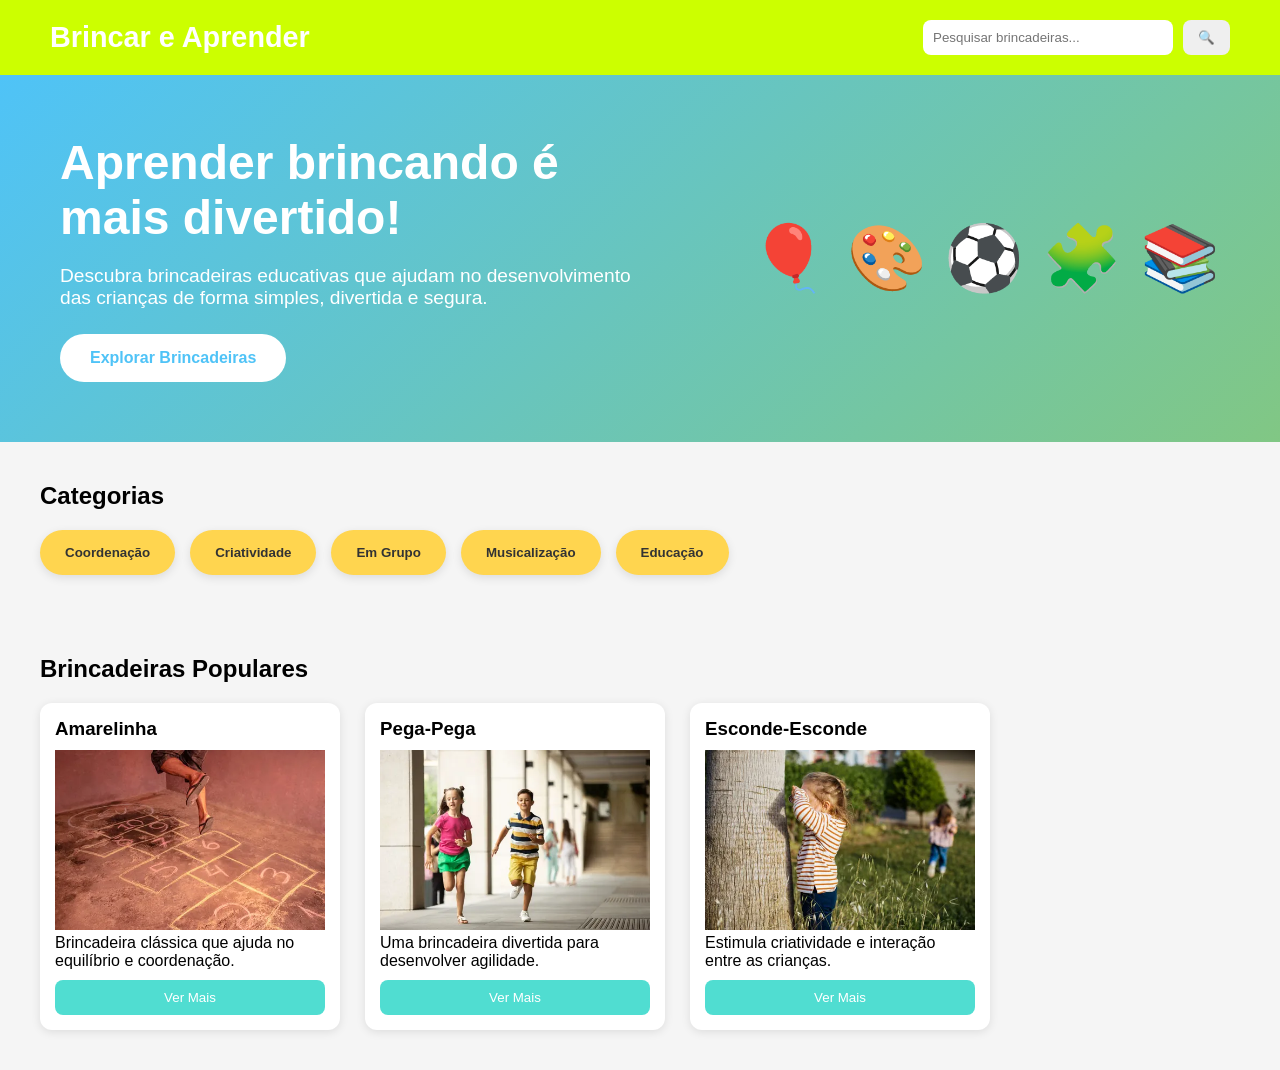
==== na-minha-epoca-main/js/pages/index.html @ fddbfc4e "Atualizações" ====
<!DOCTYPE html>
<html lang="pt-BR">
<head>
    <meta charset="UTF-8">
    <meta name="viewport" content="width=device-width, initial-scale=1.0">
    <title>Brincar e Aprender</title>

    <link rel="stylesheet" href="../../css/style.css">
    <link rel="stylesheet" href="../../css/home.css">
</head>

<body>

    <header class="header">
        <div class="logo">
            <h1>Brincar e Aprender</h1>
        </div>

        <div class="pesquisa">
            <input
                type="text"
                placeholder="Pesquisar brincadeiras..."
                id="campoPesquisa"
            >
            <button>🔍</button>
        </div>
    </header>

    <section class="hero">

        <div class="hero-texto">
            <h2>Aprender brincando é mais divertido!</h2>

            <p>
                Descubra brincadeiras educativas que ajudam no desenvolvimento
                das crianças de forma simples, divertida e segura.
            </p>

            <button>Explorar Brincadeiras</button>
        </div>

        <div class="hero-emoji">
            🎈 🎨 ⚽ 🧩 📚
        </div>

    </section>

    <section class="categorias">
        <h2>Categorias</h2>

        <div class="categoria-botoes">
            <button> Coordenação</button>
            <button>Criatividade</button>
            <button> Em Grupo</button>
            <button> Musicalização</button>
            <button> Educação</button>
        </div>
    </section>

    <section class="brincadeiras">
        <h2>Brincadeiras Populares</h2>

        <div class="cards">

            <div class="card">
                <div class="card-conteudo">

                    <h3 class="nome-brincadeira">Amarelinha</h3>

                   <img height="100" width="160" src="../../assets/amarelinha.png">

            
                    <p>
                        Brincadeira clássica que ajuda no equilíbrio e coordenação.
                    </p>

      

                    <button>Ver Mais</button>

                </div>
            </div>

            <div class="card">
                <div class="card-conteudo">

                    <h3 class="nome-brincadeira">Pega-Pega</h3>

                    <img height="100" width="160" src="../../assets/pega pega.png">


                    <p>
                        Uma brincadeira divertida para desenvolver agilidade.
                    </p>

           

                    <button>Ver Mais</button>

                </div>
            </div>

            <div class="card">
                <div class="card-conteudo">

                    <h3 class="nome-brincadeira">Esconde-Esconde</h3>

                     <img height="100" width="160" src="../../assets/esconde esconde.png">

                     
                    <p>
                        Estimula criatividade e interação entre as crianças.
                    </p>


                    <button>Ver Mais</button>

                </div>
            </div>

        </div>
    </section>

<script src="../busca.js?v=1"></script>
</body>
</html>
---- na-minha-epoca-main/css/style.css ----
*{
    margin:0;
    padding:0;
    box-sizing:border-box;
}

body{
    font-family: Arial, Helvetica, sans-serif;
    background-color:#f5f5f5;
}
---- na-minha-epoca-main/css/home.css ----
/* ====================
       CABEÇA
 ====================== */

.header{
    display:flex;
    justify-content:space-between;
    align-items:center;

    padding:20px 50px;

    background-color:#ccff00;
    color:white;
}

.logo h1{
    font-size:1.8rem;
}

/*==================
BOTÃO DE PESQUISA
 ==================*/
.pesquisa{
    display:flex;
    gap:10px;
}

.pesquisa input{
    padding:10px;
    width:250px;

    border:none;
    border-radius:8px;
}

.pesquisa button{
    padding:10px 15px;

    border:none;
    border-radius:8px;

    cursor:pointer;
}

/* ====================
   CARDS
==================== */

.brincadeiras{
    padding:40px;
}

.brincadeiras h2{
    margin-bottom:20px;
}

.cards{
    display:flex;
    flex-wrap:wrap;
    gap:25px;
}

.card{
    width:300px;

    background:white;

    border-radius:12px;

    overflow:hidden;

    box-shadow:0 2px 10px rgba(0,0,0,0.1);

    transition:0.3s;
}

.card:hover{
    transform:translateY(-5px);
}

.card img{
    width:100%;
    height:180px;

    object-fit:cover;
}

.card-conteudo{
    padding:15px;
}

.card-conteudo h3{
    margin-bottom:10px;
}

.card-conteudo p{
    margin-bottom:10px;
}

.card-conteudo span{
    display:block;
    margin-bottom:15px;
}

.card-conteudo button{
    width:100%;

    padding:10px;

    border:none;

    border-radius:8px;

    background:#50ddd1;

    color:white;

    cursor:pointer;
}

/* ====================
   HERO
==================== */

.hero{
    display:flex;
    justify-content:space-between;
    align-items:center;

    padding:60px;

    background:linear-gradient(
        135deg,
        #4FC3F7,
        #81C784
    );

    color:white;
}

.hero-texto{
    max-width:600px;
}

.hero-texto h2{
    font-size:3rem;
    margin-bottom:20px;
}

.hero-texto p{
    font-size:1.2rem;
    margin-bottom:25px;
}

.hero-texto button{
    padding:15px 30px;

    border:none;
    border-radius:30px;

    font-size:1rem;
    cursor:pointer;

    background:white;
    color:#4FC3F7;
    font-weight:bold;
}

.hero-emoji{
    font-size:4rem;
}

/* ====================
   CATEGORIAS
==================== */

.categorias{
    padding:40px;
}

.categorias h2{
    margin-bottom:20px;
}

.categoria-botoes{
    display:flex;
    flex-wrap:wrap;
    gap:15px;
}

.categoria-botoes button{
    padding:15px 25px;

    border:none;
    border-radius:50px;

    background:#FFD54F;

    color:#333;

    font-weight:bold;

    box-shadow:0 3px 10px rgba(0,0,0,0.1);

    cursor:pointer;

    transition:0.3s;
}
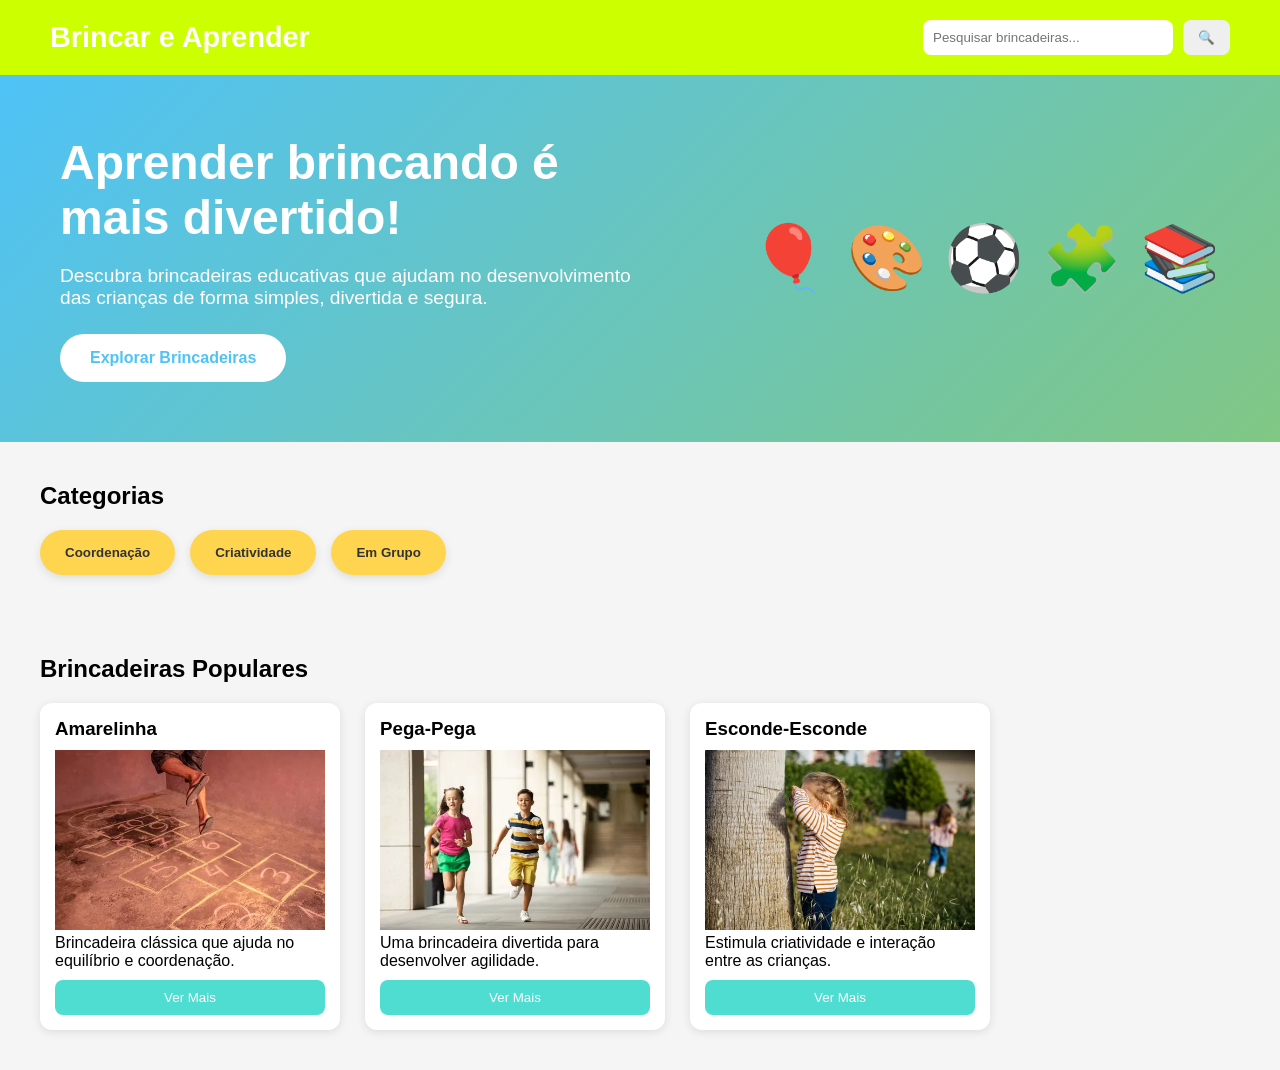
==== commit 6429b298: "Atualizações" ====
--- a/na-minha-epoca-main/js/pages/index.html
+++ b/na-minha-epoca-main/js/pages/index.html
@@ -52,8 +52,6 @@
             <button> Coordenação</button>
             <button>Criatividade</button>
             <button> Em Grupo</button>
-            <button> Musicalização</button>
-            <button> Educação</button>
         </div>
     </section>
 
